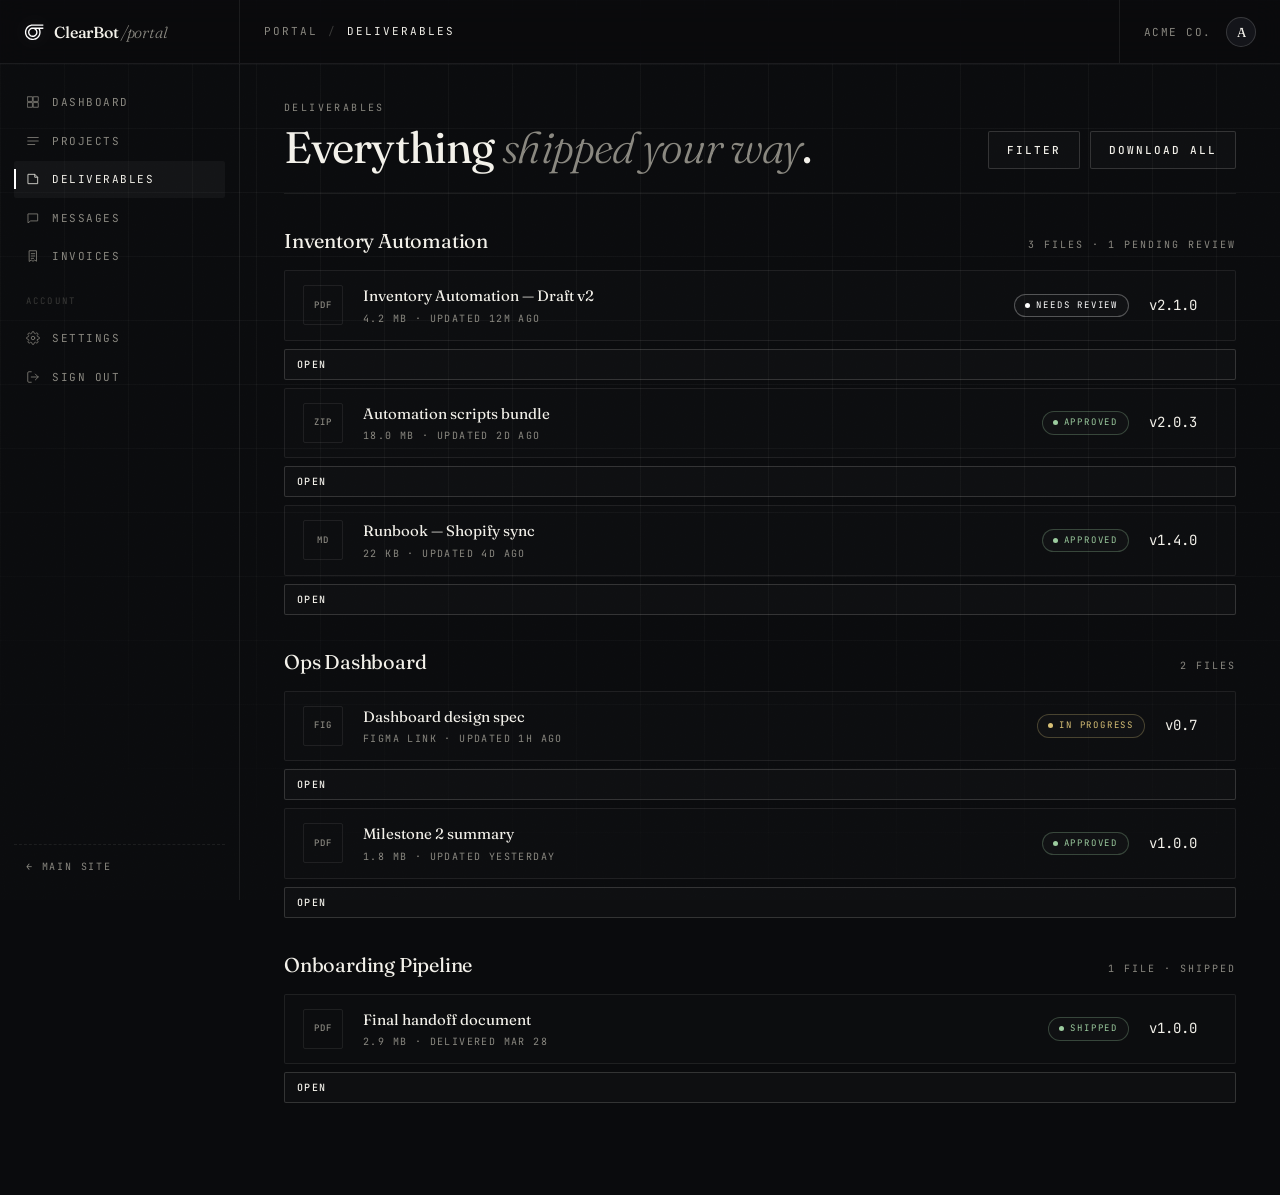
==== deliverables.html @ 7c7e528d "Add projects + deliverables views" ====
<!DOCTYPE html>
<html lang="en">
<head>
<meta charset="UTF-8" />
<meta name="viewport" content="width=device-width, initial-scale=1.0" />
<title>Deliverables · ClearBot Client Portal</title>
<link rel="icon" type="image/svg+xml" href="assets/favicon.svg" />
<link rel="preconnect" href="https://fonts.googleapis.com" />
<link rel="preconnect" href="https://fonts.gstatic.com" crossorigin />
<link href="https://fonts.googleapis.com/css2?family=Fraunces:ital,opsz,wght@0,9..144,300;0,9..144,400;0,9..144,500;1,9..144,300;1,9..144,400&family=JetBrains+Mono:wght@300;400;500&display=swap" rel="stylesheet" />
<link rel="stylesheet" href="css/styles.css" />
</head>
<body>
<div class="grain" aria-hidden="true"></div>

<div class="app">

  <header class="topbar" role="banner">
    <a class="brand" href="index.html" aria-label="ClearBot Client Portal home">
      <svg class="mark-logo" width="20" height="20" aria-hidden="true"><use href="#clearbot-logo"/></svg>
      <span class="brand-name">ClearBot<em>/portal</em></span>
    </a>
    <nav class="crumbs" aria-label="Breadcrumb">
      <span>Portal</span><span class="sep">/</span><span class="here">Deliverables</span>
    </nav>
    <button class="user" data-user aria-label="Account menu">
      <span class="name">Acme Co.</span>
      <span class="avatar" aria-hidden="true">A</span>
    </button>
  </header>

  <aside class="sidebar" aria-label="Portal navigation">
    <a class="nav-item" data-nav="index.html" href="index.html">
      <svg class="icon" viewBox="0 0 24 24" fill="none" stroke="currentColor" stroke-width="1.6" stroke-linecap="round" stroke-linejoin="round" aria-hidden="true"><rect x="3" y="3" width="8" height="8"/><rect x="13" y="3" width="8" height="8"/><rect x="3" y="13" width="8" height="8"/><rect x="13" y="13" width="8" height="8"/></svg>
      Dashboard
    </a>
    <a class="nav-item" data-nav="projects.html" href="projects.html">
      <svg class="icon" viewBox="0 0 24 24" fill="none" stroke="currentColor" stroke-width="1.6" stroke-linecap="round" stroke-linejoin="round" aria-hidden="true"><path d="M3 6h18M3 12h18M3 18h12"/></svg>
      Projects
    </a>
    <a class="nav-item" data-nav="deliverables.html" href="deliverables.html">
      <svg class="icon" viewBox="0 0 24 24" fill="none" stroke="currentColor" stroke-width="1.6" stroke-linecap="round" stroke-linejoin="round" aria-hidden="true"><path d="M4 4h11l5 5v11H4z"/><path d="M15 4v5h5"/></svg>
      Deliverables
    </a>
    <a class="nav-item" data-nav="messages.html" href="messages.html">
      <svg class="icon" viewBox="0 0 24 24" fill="none" stroke="currentColor" stroke-width="1.6" stroke-linecap="round" stroke-linejoin="round" aria-hidden="true"><path d="M4 5h16v12H8l-4 3z"/></svg>
      Messages
    </a>
    <a class="nav-item" data-nav="invoices.html" href="invoices.html">
      <svg class="icon" viewBox="0 0 24 24" fill="none" stroke="currentColor" stroke-width="1.6" stroke-linecap="round" stroke-linejoin="round" aria-hidden="true"><path d="M6 3h12v18l-3-2-3 2-3-2-3 2z"/><path d="M9 8h6M9 12h6M9 16h4"/></svg>
      Invoices
    </a>
    <div class="sidebar-group">Account</div>
    <a class="nav-item" data-nav="settings.html" href="settings.html">
      <svg class="icon" viewBox="0 0 24 24" fill="none" stroke="currentColor" stroke-width="1.6" stroke-linecap="round" stroke-linejoin="round" aria-hidden="true"><circle cx="12" cy="12" r="3"/><path d="M19.4 15a1.7 1.7 0 0 0 .3 1.8l.1.1a2 2 0 1 1-2.8 2.8l-.1-.1a1.7 1.7 0 0 0-1.8-.3 1.7 1.7 0 0 0-1 1.5V21a2 2 0 1 1-4 0v-.1a1.7 1.7 0 0 0-1.1-1.5 1.7 1.7 0 0 0-1.8.3l-.1.1a2 2 0 1 1-2.8-2.8l.1-.1a1.7 1.7 0 0 0 .3-1.8 1.7 1.7 0 0 0-1.5-1H3a2 2 0 1 1 0-4h.1a1.7 1.7 0 0 0 1.5-1.1 1.7 1.7 0 0 0-.3-1.8l-.1-.1a2 2 0 1 1 2.8-2.8l.1.1a1.7 1.7 0 0 0 1.8.3H9a1.7 1.7 0 0 0 1-1.5V3a2 2 0 1 1 4 0v.1a1.7 1.7 0 0 0 1 1.5 1.7 1.7 0 0 0 1.8-.3l.1-.1a2 2 0 1 1 2.8 2.8l-.1.1a1.7 1.7 0 0 0-.3 1.8V9a1.7 1.7 0 0 0 1.5 1H21a2 2 0 1 1 0 4h-.1a1.7 1.7 0 0 0-1.5 1z"/></svg>
      Settings
    </a>
    <a class="nav-item" href="https://login.clearbot.io">
      <svg class="icon" viewBox="0 0 24 24" fill="none" stroke="currentColor" stroke-width="1.6" stroke-linecap="round" stroke-linejoin="round" aria-hidden="true"><path d="M9 21H5a2 2 0 0 1-2-2V5a2 2 0 0 1 2-2h4"/><path d="M16 17l5-5-5-5"/><path d="M21 12H9"/></svg>
      Sign Out
    </a>
    <div class="spacer"></div>
    <div class="foot"><a href="https://clearbot.io">← Main Site</a></div>
  </aside>

  <main class="main">

    <div class="page-head">
      <div>
        <div class="eyebrow">Deliverables</div>
        <h1>Everything <em>shipped your way</em>.</h1>
      </div>
      <div class="actions">
        <a href="#" class="btn">Filter</a>
        <a href="#" class="btn">Download All</a>
      </div>
    </div>

    <section class="section">
      <div class="section-head">
        <h2>Inventory Automation</h2>
        <span class="sub">3 files · 1 pending review</span>
      </div>
      <div class="files">
        <a class="file" href="#">
          <span class="file-ico">PDF</span>
          <div>
            <div class="file-name">Inventory Automation — Draft v2</div>
            <div class="file-meta">4.2 MB · Updated 12m ago</div>
          </div>
          <span class="badge accent"><span class="dot"></span>Needs Review</span>
          <span class="mono file-col-hide">v2.1.0</span>
          <a class="btn btn-sm" href="#">Open</a>
        </a>
        <a class="file" href="#">
          <span class="file-ico">ZIP</span>
          <div>
            <div class="file-name">Automation scripts bundle</div>
            <div class="file-meta">18.0 MB · Updated 2d ago</div>
          </div>
          <span class="badge ok"><span class="dot"></span>Approved</span>
          <span class="mono file-col-hide">v2.0.3</span>
          <a class="btn btn-sm" href="#">Open</a>
        </a>
        <a class="file" href="#">
          <span class="file-ico">MD</span>
          <div>
            <div class="file-name">Runbook — Shopify sync</div>
            <div class="file-meta">22 KB · Updated 4d ago</div>
          </div>
          <span class="badge ok"><span class="dot"></span>Approved</span>
          <span class="mono file-col-hide">v1.4.0</span>
          <a class="btn btn-sm" href="#">Open</a>
        </a>
      </div>
    </section>

    <section class="section">
      <div class="section-head">
        <h2>Ops Dashboard</h2>
        <span class="sub">2 files</span>
      </div>
      <div class="files">
        <a class="file" href="#">
          <span class="file-ico">FIG</span>
          <div>
            <div class="file-name">Dashboard design spec</div>
            <div class="file-meta">Figma link · Updated 1h ago</div>
          </div>
          <span class="badge warn"><span class="dot"></span>In Progress</span>
          <span class="mono file-col-hide">v0.7</span>
          <a class="btn btn-sm" href="#">Open</a>
        </a>
        <a class="file" href="#">
          <span class="file-ico">PDF</span>
          <div>
            <div class="file-name">Milestone 2 summary</div>
            <div class="file-meta">1.8 MB · Updated yesterday</div>
          </div>
          <span class="badge ok"><span class="dot"></span>Approved</span>
          <span class="mono file-col-hide">v1.0.0</span>
          <a class="btn btn-sm" href="#">Open</a>
        </a>
      </div>
    </section>

    <section class="section">
      <div class="section-head">
        <h2>Onboarding Pipeline</h2>
        <span class="sub">1 file · shipped</span>
      </div>
      <div class="files">
        <a class="file" href="#">
          <span class="file-ico">PDF</span>
          <div>
            <div class="file-name">Final handoff document</div>
            <div class="file-meta">2.9 MB · Delivered Mar 28</div>
          </div>
          <span class="badge ok"><span class="dot"></span>Shipped</span>
          <span class="mono file-col-hide">v1.0.0</span>
          <a class="btn btn-sm" href="#">Open</a>
        </a>
      </div>
    </section>

  </main>

</div>

<script src="js/app.js" defer></script>
</body>
</html>
---- css/styles.css ----
:root {
  --bg: #0a0b0d;
  --bg-elev: #101114;
  --bg-elev-2: #14151a;
  --ink: #f3f1ea;
  --ink-dim: #8a8880;
  --ink-faint: #3a3a38;
  --rule: rgba(243, 241, 234, 0.08);
  --rule-strong: rgba(243, 241, 234, 0.16);
  --accent: #ffffff;
  --accent-dim: #c8c6bf;
  --ok: #9ccc9f;
  --warn: #d8c177;
  --bad: #d88c7c;
  --grid: rgba(243, 241, 234, 0.035);

  --display: "Fraunces", "Times New Roman", serif;
  --mono: "JetBrains Mono", ui-monospace, Menlo, monospace;

  --ease: cubic-bezier(0.22, 1, 0.36, 1);

  --sidebar-w: 240px;
  --topbar-h: 64px;
}

* { box-sizing: border-box; margin: 0; padding: 0; }

html, body {
  background: var(--bg);
  color: var(--ink);
  font-family: var(--mono);
  font-size: 14px;
  line-height: 1.5;
  -webkit-font-smoothing: antialiased;
  -moz-osx-font-smoothing: grayscale;
}

body { min-height: 100vh; min-height: 100dvh; position: relative; }

body::before {
  content: "";
  position: fixed; inset: 0;
  background-image:
    linear-gradient(var(--grid) 1px, transparent 1px),
    linear-gradient(90deg, var(--grid) 1px, transparent 1px);
  background-size: 64px 64px;
  pointer-events: none;
  z-index: 0;
  mask-image: radial-gradient(ellipse 100% 80% at 60% 30%, #000 40%, transparent 95%);
  -webkit-mask-image: radial-gradient(ellipse 100% 80% at 60% 30%, #000 40%, transparent 95%);
}

.grain {
  position: fixed; inset: 0;
  pointer-events: none;
  z-index: 1;
  opacity: 0.28;
  mix-blend-mode: overlay;
  background-image: url("data:image/svg+xml;utf8,<svg xmlns='http://www.w3.org/2000/svg' width='200' height='200'><filter id='n'><feTurbulence type='fractalNoise' baseFrequency='0.9' numOctaves='2' stitchTiles='stitch'/><feColorMatrix values='0 0 0 0 1 0 0 0 0 1 0 0 0 0 1 0 0 0 0.5 0'/></filter><rect width='100%' height='100%' filter='url(%23n)'/></svg>");
}

.sprite { position: absolute; width: 0; height: 0; overflow: hidden; }

.sr-only {
  position: absolute !important;
  width: 1px; height: 1px; padding: 0; margin: -1px;
  overflow: hidden; clip: rect(0,0,0,0); white-space: nowrap; border: 0;
}

/* ============ App shell ============ */
.app {
  position: relative;
  z-index: 2;
  display: grid;
  grid-template-columns: var(--sidebar-w) 1fr;
  grid-template-rows: var(--topbar-h) 1fr;
  min-height: 100vh; min-height: 100dvh;
}

.topbar {
  grid-column: 1 / -1;
  display: grid;
  grid-template-columns: var(--sidebar-w) 1fr auto;
  align-items: center;
  border-bottom: 1px solid var(--rule);
  background: rgba(10, 11, 13, 0.72);
  backdrop-filter: blur(14px);
  -webkit-backdrop-filter: blur(14px);
  position: sticky; top: 0; z-index: 10;
}

.topbar .brand {
  display: flex; align-items: center; gap: 10px;
  padding: 0 24px; height: 100%;
  border-right: 1px solid var(--rule);
  color: var(--ink); text-decoration: none;
}
.topbar .brand .mark-logo {
  color: var(--accent);
  filter: drop-shadow(0 0 10px rgba(255, 255, 255, 0.12));
  display: block;
}
.topbar .brand-name {
  font-family: var(--display);
  font-weight: 500;
  font-size: 16px;
  letter-spacing: -0.01em;
}
.topbar .brand-name em {
  font-weight: 300;
  font-style: italic;
  color: var(--ink-dim);
  margin-left: 2px;
}

.topbar .crumbs {
  display: flex; align-items: center; gap: 10px;
  padding: 0 24px;
  font-size: 11px;
  text-transform: uppercase;
  letter-spacing: 0.18em;
  color: var(--ink-dim);
}
.topbar .crumbs .sep { color: var(--ink-faint); }
.topbar .crumbs .here { color: var(--ink); }

.topbar .user {
  appearance: none;
  background: transparent;
  border: 0;
  border-left: 1px solid var(--rule);
  cursor: pointer;
  display: flex; align-items: center; gap: 14px;
  padding: 0 24px; height: 100%;
  color: var(--ink);
  font-family: var(--mono);
}
.topbar .user:hover { background: rgba(243, 241, 234, 0.03); }
.topbar .user .avatar {
  width: 30px; height: 30px;
  border-radius: 50%;
  background: var(--bg-elev-2);
  border: 1px solid var(--rule-strong);
  display: inline-flex; align-items: center; justify-content: center;
  font-family: var(--display); font-size: 13px;
  color: var(--ink);
}
.topbar .user .name {
  font-size: 11px;
  text-transform: uppercase;
  letter-spacing: 0.14em;
  color: var(--ink-dim);
}

/* ============ Sidebar ============ */
.sidebar {
  border-right: 1px solid var(--rule);
  padding: 20px 14px;
  display: flex; flex-direction: column;
  gap: 2px;
  position: sticky;
  top: var(--topbar-h);
  height: calc(100vh - var(--topbar-h));
  height: calc(100dvh - var(--topbar-h));
  overflow-y: auto;
}
.sidebar-group {
  font-size: 9px;
  text-transform: uppercase;
  letter-spacing: 0.24em;
  color: var(--ink-faint);
  padding: 18px 12px 10px;
}
.nav-item {
  display: flex; align-items: center; gap: 12px;
  padding: 10px 12px;
  color: var(--ink-dim);
  text-decoration: none;
  font-size: 11px;
  text-transform: uppercase;
  letter-spacing: 0.14em;
  border-radius: 2px;
  transition: background 0.2s var(--ease), color 0.2s var(--ease);
  position: relative;
}
.nav-item:hover { background: rgba(243, 241, 234, 0.03); color: var(--ink); }
.nav-item[aria-current="page"] {
  color: var(--ink);
  background: rgba(243, 241, 234, 0.04);
}
.nav-item[aria-current="page"]::before {
  content: "";
  position: absolute;
  left: 0; top: 22%; bottom: 22%;
  width: 2px;
  background: var(--accent);
}
.nav-item .icon { width: 14px; height: 14px; flex-shrink: 0; opacity: 0.85; }
.sidebar .spacer { flex: 1; min-height: 20px; }
.sidebar .foot {
  border-top: 1px dashed var(--rule);
  padding: 14px 12px 6px;
  font-size: 10px;
  color: var(--ink-faint);
  text-transform: uppercase;
  letter-spacing: 0.18em;
}
.sidebar .foot a { color: var(--ink-dim); text-decoration: none; }
.sidebar .foot a:hover { color: var(--ink); }

/* ============ Main ============ */
.main { padding: 36px 44px 60px; min-width: 0; }

.page-head {
  display: flex;
  justify-content: space-between;
  align-items: flex-end;
  gap: 24px;
  padding-bottom: 24px;
  border-bottom: 1px solid var(--rule);
  margin-bottom: 32px;
}
.page-head .eyebrow {
  font-size: 10px;
  text-transform: uppercase;
  letter-spacing: 0.24em;
  color: var(--ink-dim);
  margin-bottom: 10px;
}
.page-head h1 {
  font-family: var(--display);
  font-weight: 400;
  font-size: clamp(32px, 3.6vw, 44px);
  letter-spacing: -0.02em;
  line-height: 1;
}
.page-head h1 em {
  font-style: italic;
  font-weight: 300;
  color: var(--ink-dim);
}
.page-head .actions { display: flex; gap: 10px; flex-wrap: wrap; }

/* ============ Buttons ============ */
.btn {
  appearance: none;
  border: 1px solid var(--rule-strong);
  background: rgba(243, 241, 234, 0.02);
  color: var(--ink);
  font-family: var(--mono);
  font-size: 11px;
  font-weight: 500;
  text-transform: uppercase;
  letter-spacing: 0.18em;
  padding: 10px 18px;
  border-radius: 2px;
  cursor: pointer;
  text-decoration: none;
  display: inline-flex; align-items: center; gap: 8px;
  transition: background 0.2s var(--ease), border-color 0.2s var(--ease);
}
.btn:hover { background: rgba(243, 241, 234, 0.06); border-color: rgba(243, 241, 234, 0.22); }
.btn-primary {
  background: var(--accent);
  color: #0a0b0d;
  border-color: var(--accent);
}
.btn-primary:hover { background: #f5f5f5; border-color: #f5f5f5; }
.btn-sm { padding: 7px 12px; font-size: 10px; letter-spacing: 0.14em; }
.btn-ghost { background: transparent; border-color: transparent; color: var(--ink-dim); }
.btn-ghost:hover { background: rgba(243, 241, 234, 0.04); color: var(--ink); border-color: transparent; }

/* ============ Panels ============ */
.panel {
  position: relative;
  border: 1px solid var(--rule-strong);
  background: linear-gradient(180deg, rgba(243, 241, 234, 0.025), rgba(243, 241, 234, 0.005));
  backdrop-filter: blur(10px);
  -webkit-backdrop-filter: blur(10px);
  border-radius: 2px;
  padding: 22px 24px;
}
.panel.bracketed::before {
  content: ""; position: absolute;
  top: -1px; left: -1px;
  width: 12px; height: 12px;
  border-top: 1px solid var(--accent);
  border-left: 1px solid var(--accent);
}
.panel.bracketed::after {
  content: ""; position: absolute;
  bottom: -1px; right: -1px;
  width: 12px; height: 12px;
  border-bottom: 1px solid var(--accent);
  border-right: 1px solid var(--accent);
}
.panel-head {
  display: flex; justify-content: space-between; align-items: center;
  margin-bottom: 18px;
  padding-bottom: 14px;
  border-bottom: 1px dashed var(--rule);
  font-size: 10px;
  text-transform: uppercase;
  letter-spacing: 0.22em;
  color: var(--ink-dim);
}
.panel-head h2 {
  font-family: var(--mono);
  font-size: 11px;
  font-weight: 500;
  text-transform: uppercase;
  letter-spacing: 0.22em;
  color: var(--ink-dim);
}
.panel-head .action { color: var(--ink-dim); font-size: 10px; text-decoration: none; }
.panel-head .action:hover { color: var(--ink); }

/* ============ Tiles ============ */
.tiles {
  display: grid;
  grid-template-columns: repeat(4, 1fr);
  gap: 14px;
  margin-bottom: 32px;
}
.tile {
  position: relative;
  padding: 20px 22px;
  border: 1px solid var(--rule);
  background: rgba(243, 241, 234, 0.015);
  border-radius: 2px;
}
.tile .label {
  font-size: 10px;
  text-transform: uppercase;
  letter-spacing: 0.2em;
  color: var(--ink-dim);
  margin-bottom: 12px;
}
.tile .val {
  font-family: var(--display);
  font-size: 40px;
  font-weight: 400;
  letter-spacing: -0.02em;
  color: var(--ink);
  line-height: 1;
}
.tile .val small {
  font-size: 13px;
  color: var(--ink-dim);
  margin-left: 4px;
  font-family: var(--mono);
  letter-spacing: 0;
}
.tile .delta {
  margin-top: 10px;
  font-size: 10px;
  color: var(--ink-dim);
  text-transform: uppercase;
  letter-spacing: 0.14em;
}

/* ============ Grids ============ */
.grid-2 { display: grid; grid-template-columns: 1.6fr 1fr; gap: 20px; }
.grid-2-equal { display: grid; grid-template-columns: 1fr 1fr; gap: 20px; }

/* ============ Activity feed ============ */
.feed { display: flex; flex-direction: column; }
.feed-item {
  display: grid;
  grid-template-columns: 12px 1fr auto;
  gap: 14px;
  padding: 14px 0;
  border-bottom: 1px dashed var(--rule);
  align-items: start;
}
.feed-item:last-child { border-bottom: 0; padding-bottom: 0; }
.feed-item:first-child { padding-top: 0; }
.feed-dot {
  width: 8px; height: 8px;
  margin-top: 6px;
  border-radius: 50%;
  background: var(--ink-faint);
}
.feed-item.new .feed-dot {
  background: var(--accent);
  box-shadow: 0 0 8px rgba(255,255,255,0.35);
}
.feed-text { font-size: 13px; color: var(--ink); line-height: 1.5; }
.feed-text em { color: var(--ink-dim); font-style: italic; font-family: var(--display); font-weight: 300; }
.feed-text .proj {
  color: var(--ink-dim);
  font-size: 10px;
  text-transform: uppercase;
  letter-spacing: 0.14em;
  display: block;
  margin-bottom: 4px;
}
.feed-time {
  font-size: 10px;
  color: var(--ink-dim);
  text-transform: uppercase;
  letter-spacing: 0.14em;
  white-space: nowrap;
}

/* ============ Project card list ============ */
.proj-list { display: flex; flex-direction: column; gap: 16px; }
.proj-card {
  display: block;
  text-decoration: none;
  color: inherit;
  padding: 14px 0;
  border-bottom: 1px dashed var(--rule);
}
.proj-card:last-child { border-bottom: 0; padding-bottom: 0; }
.proj-card:first-child { padding-top: 0; }
.proj-card-head {
  display: flex;
  justify-content: space-between;
  align-items: baseline;
  gap: 12px;
  margin-bottom: 10px;
}
.proj-card-name { font-family: var(--display); font-size: 16px; color: var(--ink); }
.proj-card-bar { display: flex; align-items: center; gap: 10px; }

/* ============ Tables ============ */
.table-wrap {
  border: 1px solid var(--rule);
  border-radius: 2px;
  overflow: hidden;
  background: rgba(243, 241, 234, 0.012);
}
.table { width: 100%; border-collapse: collapse; }
.table th, .table td {
  text-align: left;
  padding: 16px 20px;
  border-bottom: 1px solid var(--rule);
  font-size: 13px;
  vertical-align: middle;
}
.table th {
  font-family: var(--mono);
  font-weight: 500;
  font-size: 10px;
  text-transform: uppercase;
  letter-spacing: 0.2em;
  color: var(--ink-dim);
  background: rgba(243, 241, 234, 0.025);
}
.table tr:last-child td { border-bottom: 0; }
.table tbody tr { transition: background 0.18s var(--ease); }
.table tbody tr:hover { background: rgba(243, 241, 234, 0.02); }
.table .proj-name {
  font-family: var(--display);
  font-size: 16px;
  color: var(--ink);
  letter-spacing: -0.005em;
}
.table .sub {
  font-size: 10px;
  color: var(--ink-dim);
  text-transform: uppercase;
  letter-spacing: 0.14em;
  margin-top: 3px;
}
.table .mono {
  font-family: var(--mono);
  font-size: 12px;
  color: var(--ink-dim);
  letter-spacing: 0.04em;
}
.table .num {
  font-variant-numeric: tabular-nums;
  font-family: var(--display);
  font-size: 15px;
}

/* ============ Badges ============ */
.badge {
  display: inline-flex; align-items: center; gap: 6px;
  font-size: 9px;
  text-transform: uppercase;
  letter-spacing: 0.2em;
  padding: 4px 10px;
  border: 1px solid var(--rule-strong);
  border-radius: 999px;
  color: var(--ink-dim);
  background: rgba(243, 241, 234, 0.02);
  white-space: nowrap;
}
.badge .dot { width: 5px; height: 5px; border-radius: 50%; background: currentColor; }
.badge.ok { color: var(--ok); border-color: rgba(156, 204, 159, 0.28); }
.badge.warn { color: var(--warn); border-color: rgba(216, 193, 119, 0.28); }
.badge.bad { color: var(--bad); border-color: rgba(216, 140, 124, 0.28); }
.badge.accent { color: var(--accent); border-color: rgba(255, 255, 255, 0.28); }

/* ============ Progress ============ */
.progress {
  height: 4px;
  background: rgba(243, 241, 234, 0.06);
  border-radius: 2px;
  overflow: hidden;
  flex: 1; min-width: 80px;
  display: inline-block;
  position: relative;
}
.progress-bar { display: block; height: 100%; background: var(--accent); }

/* ============ Files ============ */
.files { display: flex; flex-direction: column; gap: 8px; }
.file {
  display: grid;
  grid-template-columns: 40px 1fr auto auto auto;
  gap: 20px;
  align-items: center;
  padding: 14px 18px;
  border: 1px solid var(--rule);
  border-radius: 2px;
  background: rgba(243, 241, 234, 0.012);
  text-decoration: none;
  color: inherit;
  transition: border-color 0.2s var(--ease), background 0.2s var(--ease);
}
.file:hover { border-color: var(--rule-strong); background: rgba(243, 241, 234, 0.025); }
.file-ico {
  width: 40px; height: 40px;
  border: 1px solid var(--rule);
  border-radius: 2px;
  display: inline-flex;
  align-items: center;
  justify-content: center;
  font-size: 9px;
  color: var(--ink-dim);
  font-family: var(--mono);
  letter-spacing: 0.1em;
  font-weight: 500;
}
.file-name { font-family: var(--display); font-size: 15px; color: var(--ink); }
.file-meta {
  font-size: 10px;
  color: var(--ink-dim);
  text-transform: uppercase;
  letter-spacing: 0.14em;
  margin-top: 3px;
}

/* ============ Forms ============ */
.form-row {
  display: grid;
  grid-template-columns: 200px 1fr;
  gap: 24px;
  padding: 22px 0;
  border-bottom: 1px dashed var(--rule);
  align-items: start;
}
.form-row:last-child { border-bottom: 0; }
.form-label {
  font-size: 11px;
  text-transform: uppercase;
  letter-spacing: 0.18em;
  color: var(--ink-dim);
  padding-top: 12px;
}
.form-help {
  display: block;
  font-size: 11px;
  color: var(--ink-faint);
  text-transform: none;
  letter-spacing: 0;
  margin-top: 6px;
  font-family: var(--display);
  font-style: italic;
  font-weight: 300;
}
.input, .select, .textarea {
  width: 100%;
  background: var(--bg-elev);
  border: 1px solid var(--rule-strong);
  color: var(--ink);
  font-family: var(--mono);
  font-size: 13px;
  padding: 12px 14px;
  border-radius: 2px;
  outline: 0;
  transition: border-color 0.2s var(--ease), box-shadow 0.2s var(--ease);
}
.input:focus, .select:focus, .textarea:focus {
  border-color: var(--accent);
  box-shadow: 0 0 0 3px rgba(255, 255, 255, 0.06);
}
.textarea {
  resize: vertical;
  min-height: 110px;
  font-family: var(--display);
  font-size: 15px;
  line-height: 1.5;
}
.form-grid { display: grid; grid-template-columns: 1fr 1fr; gap: 14px; }
.toggle {
  display: inline-flex;
  align-items: center;
  gap: 10px;
  font-size: 11px;
  text-transform: uppercase;
  letter-spacing: 0.14em;
  color: var(--ink-dim);
  cursor: pointer;
}
.toggle input { accent-color: var(--accent); width: 16px; height: 16px; }

/* ============ Messages ============ */
.msg-shell {
  display: grid;
  grid-template-columns: 300px 1fr;
  border: 1px solid var(--rule);
  border-radius: 2px;
  min-height: 560px;
  overflow: hidden;
  background: rgba(243, 241, 234, 0.012);
}
.msg-list { border-right: 1px solid var(--rule); display: flex; flex-direction: column; }
.msg-search {
  padding: 14px;
  border-bottom: 1px solid var(--rule);
}
.msg-search .input { padding: 8px 12px; font-size: 12px; }
.msg-threads { overflow-y: auto; flex: 1; }
.msg-thread {
  padding: 14px 16px;
  border-bottom: 1px solid var(--rule);
  cursor: pointer;
  transition: background 0.18s var(--ease);
  display: block;
  text-decoration: none;
  color: inherit;
}
.msg-thread:hover { background: rgba(243, 241, 234, 0.02); }
.msg-thread.active { background: rgba(243, 241, 234, 0.05); border-left: 2px solid var(--accent); padding-left: 14px; }
.msg-thread .title {
  font-family: var(--display);
  font-size: 15px;
  color: var(--ink);
  margin-bottom: 4px;
  display: flex;
  justify-content: space-between;
  align-items: baseline;
  gap: 8px;
}
.msg-thread .preview {
  font-size: 11px;
  color: var(--ink-dim);
  overflow: hidden;
  text-overflow: ellipsis;
  white-space: nowrap;
}
.msg-thread .meta {
  font-size: 9px;
  color: var(--ink-faint);
  text-transform: uppercase;
  letter-spacing: 0.14em;
  margin-top: 6px;
}
.msg-thread .unread-dot { width: 6px; height: 6px; border-radius: 50%; background: var(--accent); display: inline-block; }

.msg-pane { display: flex; flex-direction: column; }
.msg-pane-head {
  padding: 18px 22px;
  border-bottom: 1px solid var(--rule);
  display: flex;
  justify-content: space-between;
  align-items: center;
}
.msg-pane-head .title { font-family: var(--display); font-size: 18px; color: var(--ink); }
.msg-pane-head .sub { font-size: 10px; color: var(--ink-dim); text-transform: uppercase; letter-spacing: 0.18em; margin-top: 3px; }
.msg-pane-body {
  flex: 1;
  padding: 22px;
  display: flex;
  flex-direction: column;
  gap: 16px;
  overflow-y: auto;
}
.msg-bubble {
  max-width: 72ch;
  padding: 14px 16px;
  border: 1px solid var(--rule);
  border-radius: 2px;
  background: rgba(243, 241, 234, 0.02);
  font-family: var(--display);
  font-size: 15px;
  font-weight: 300;
  line-height: 1.5;
  color: var(--ink);
}
.msg-bubble .author {
  font-family: var(--mono);
  font-size: 10px;
  text-transform: uppercase;
  letter-spacing: 0.18em;
  color: var(--ink-dim);
  margin-bottom: 8px;
  display: flex;
  justify-content: space-between;
}
.msg-bubble.mine { background: rgba(255, 255, 255, 0.04); border-color: var(--rule-strong); align-self: flex-end; }
.msg-composer {
  padding: 14px;
  border-top: 1px solid var(--rule);
  display: flex;
  gap: 10px;
  align-items: flex-end;
}
.msg-composer .textarea { min-height: 48px; }

/* ============ Empty states ============ */
.empty { text-align: center; color: var(--ink-dim); padding: 48px 24px; }
.empty .headline {
  font-family: var(--display);
  font-size: 22px;
  color: var(--ink);
  margin-bottom: 8px;
  letter-spacing: -0.01em;
}
.empty p {
  font-family: var(--display);
  font-style: italic;
  font-weight: 300;
  font-size: 14px;
  color: var(--ink-dim);
  max-width: 38ch;
  margin: 0 auto;
}

/* ============ Sections ============ */
.section { margin-bottom: 32px; }
.section-head {
  display: flex;
  align-items: baseline;
  justify-content: space-between;
  gap: 14px;
  margin-bottom: 14px;
}
.section-head h2 {
  font-family: var(--display);
  font-weight: 400;
  font-size: 20px;
  letter-spacing: -0.01em;
  color: var(--ink);
}
.section-head .sub {
  font-size: 10px;
  color: var(--ink-dim);
  text-transform: uppercase;
  letter-spacing: 0.2em;
}

/* ============ Responsive ============ */
@media (max-width: 960px) {
  .app { grid-template-columns: 1fr; grid-template-rows: var(--topbar-h) auto 1fr; }
  .topbar { grid-template-columns: auto 1fr auto; }
  .topbar .brand { border-right: 0; padding: 0 16px; }
  .topbar .crumbs { display: none; }
  .sidebar {
    position: relative;
    top: 0;
    height: auto;
    border-right: 0;
    border-bottom: 1px solid var(--rule);
    padding: 10px 12px;
    flex-direction: row;
    flex-wrap: nowrap;
    gap: 4px;
    overflow-x: auto;
  }
  .sidebar-group, .sidebar .spacer, .sidebar .foot { display: none; }
  .nav-item { white-space: nowrap; padding: 8px 12px; }
  .nav-item[aria-current="page"]::before { display: none; }
  .nav-item[aria-current="page"] { background: rgba(255,255,255,0.08); }
  .main { padding: 24px 20px 60px; }
  .tiles { grid-template-columns: repeat(2, 1fr); }
  .grid-2, .grid-2-equal { grid-template-columns: 1fr; }
  .msg-shell { grid-template-columns: 1fr; min-height: 420px; }
  .msg-list { border-right: 0; border-bottom: 1px solid var(--rule); max-height: 240px; }
  .form-row { grid-template-columns: 1fr; gap: 8px; }
  .form-label { padding-top: 0; }
}

@media (max-width: 560px) {
  .tiles { grid-template-columns: 1fr; }
  .topbar .user .name { display: none; }
  .table th, .table td { padding: 12px; font-size: 12px; }
  .table th:nth-child(4), .table td:nth-child(4) { display: none; }
  .page-head { flex-direction: column; align-items: flex-start; }
  .file { grid-template-columns: 36px 1fr auto; gap: 14px; }
  .file .file-col-hide { display: none; }
  .form-grid { grid-template-columns: 1fr; }
}

@media (prefers-reduced-motion: reduce) {
  *, *::before, *::after {
    animation-duration: 0.01ms !important;
    animation-iteration-count: 1 !important;
    transition-duration: 0.01ms !important;
  }
}
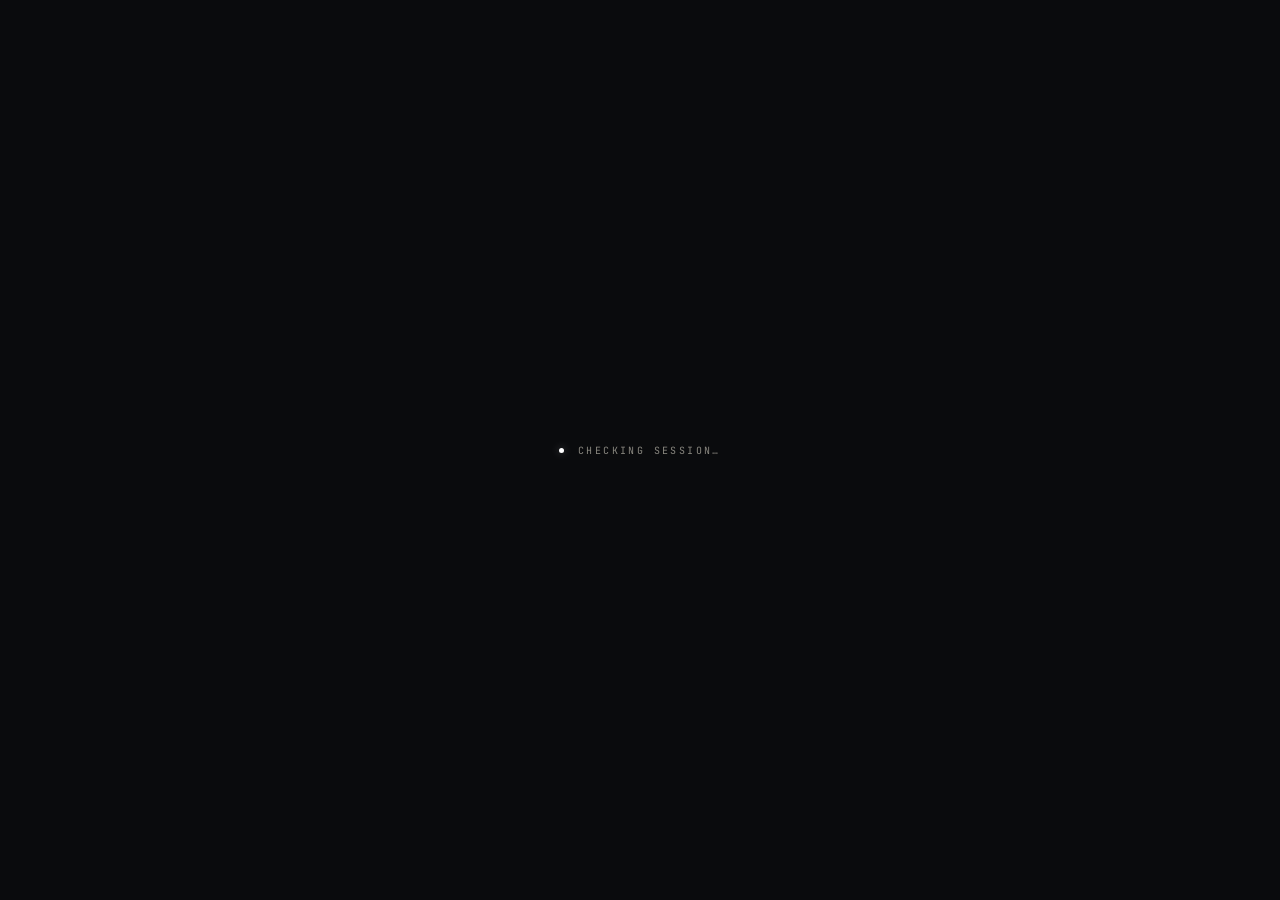
==== commit df7312a4: "Bind dashboard / projects / deliverables to per-user data" ====
--- a/deliverables.html
+++ b/deliverables.html
@@ -10,7 +10,8 @@
 <link href="https://fonts.googleapis.com/css2?family=Fraunces:ital,opsz,wght@0,9..144,300;0,9..144,400;0,9..144,500;1,9..144,300;1,9..144,400&family=JetBrains+Mono:wght@300;400;500&display=swap" rel="stylesheet" />
 <link rel="stylesheet" href="css/styles.css" />
 </head>
-<body>
+<body data-page="deliverables">
+<div class="splash" aria-hidden="true"><span class="dot"></span><span>Checking session…</span></div>
 <div class="grain" aria-hidden="true"></div>
 
 <div class="app">
@@ -24,8 +25,8 @@
       <span>Portal</span><span class="sep">/</span><span class="here">Deliverables</span>
     </nav>
     <button class="user" data-user aria-label="Account menu">
-      <span class="name">Acme Co.</span>
-      <span class="avatar" aria-hidden="true">A</span>
+      <span class="name" data-user-name>…</span>
+      <span class="avatar" data-user-initial aria-hidden="true">•</span>
     </button>
   </header>
 
@@ -55,10 +56,10 @@
       <svg class="icon" viewBox="0 0 24 24" fill="none" stroke="currentColor" stroke-width="1.6" stroke-linecap="round" stroke-linejoin="round" aria-hidden="true"><circle cx="12" cy="12" r="3"/><path d="M19.4 15a1.7 1.7 0 0 0 .3 1.8l.1.1a2 2 0 1 1-2.8 2.8l-.1-.1a1.7 1.7 0 0 0-1.8-.3 1.7 1.7 0 0 0-1 1.5V21a2 2 0 1 1-4 0v-.1a1.7 1.7 0 0 0-1.1-1.5 1.7 1.7 0 0 0-1.8.3l-.1.1a2 2 0 1 1-2.8-2.8l.1-.1a1.7 1.7 0 0 0 .3-1.8 1.7 1.7 0 0 0-1.5-1H3a2 2 0 1 1 0-4h.1a1.7 1.7 0 0 0 1.5-1.1 1.7 1.7 0 0 0-.3-1.8l-.1-.1a2 2 0 1 1 2.8-2.8l.1.1a1.7 1.7 0 0 0 1.8.3H9a1.7 1.7 0 0 0 1-1.5V3a2 2 0 1 1 4 0v.1a1.7 1.7 0 0 0 1 1.5 1.7 1.7 0 0 0 1.8-.3l.1-.1a2 2 0 1 1 2.8 2.8l-.1.1a1.7 1.7 0 0 0-.3 1.8V9a1.7 1.7 0 0 0 1.5 1H21a2 2 0 1 1 0 4h-.1a1.7 1.7 0 0 0-1.5 1z"/></svg>
       Settings
     </a>
-    <a class="nav-item" href="https://login.clearbot.io">
+    <button class="nav-item" type="button" data-signout>
       <svg class="icon" viewBox="0 0 24 24" fill="none" stroke="currentColor" stroke-width="1.6" stroke-linecap="round" stroke-linejoin="round" aria-hidden="true"><path d="M9 21H5a2 2 0 0 1-2-2V5a2 2 0 0 1 2-2h4"/><path d="M16 17l5-5-5-5"/><path d="M21 12H9"/></svg>
       Sign Out
-    </a>
+    </button>
     <div class="spacer"></div>
     <div class="foot"><a href="https://clearbot.io">← Main Site</a></div>
   </aside>
@@ -72,101 +73,15 @@
       </div>
       <div class="actions">
         <a href="#" class="btn">Filter</a>
-        <a href="#" class="btn">Download All</a>
       </div>
     </div>
 
-    <section class="section">
-      <div class="section-head">
-        <h2>Inventory Automation</h2>
-        <span class="sub">3 files · 1 pending review</span>
-      </div>
-      <div class="files">
-        <a class="file" href="#">
-          <span class="file-ico">PDF</span>
-          <div>
-            <div class="file-name">Inventory Automation — Draft v2</div>
-            <div class="file-meta">4.2 MB · Updated 12m ago</div>
-          </div>
-          <span class="badge accent"><span class="dot"></span>Needs Review</span>
-          <span class="mono file-col-hide">v2.1.0</span>
-          <a class="btn btn-sm" href="#">Open</a>
-        </a>
-        <a class="file" href="#">
-          <span class="file-ico">ZIP</span>
-          <div>
-            <div class="file-name">Automation scripts bundle</div>
-            <div class="file-meta">18.0 MB · Updated 2d ago</div>
-          </div>
-          <span class="badge ok"><span class="dot"></span>Approved</span>
-          <span class="mono file-col-hide">v2.0.3</span>
-          <a class="btn btn-sm" href="#">Open</a>
-        </a>
-        <a class="file" href="#">
-          <span class="file-ico">MD</span>
-          <div>
-            <div class="file-name">Runbook — Shopify sync</div>
-            <div class="file-meta">22 KB · Updated 4d ago</div>
-          </div>
-          <span class="badge ok"><span class="dot"></span>Approved</span>
-          <span class="mono file-col-hide">v1.4.0</span>
-          <a class="btn btn-sm" href="#">Open</a>
-        </a>
-      </div>
-    </section>
-
-    <section class="section">
-      <div class="section-head">
-        <h2>Ops Dashboard</h2>
-        <span class="sub">2 files</span>
-      </div>
-      <div class="files">
-        <a class="file" href="#">
-          <span class="file-ico">FIG</span>
-          <div>
-            <div class="file-name">Dashboard design spec</div>
-            <div class="file-meta">Figma link · Updated 1h ago</div>
-          </div>
-          <span class="badge warn"><span class="dot"></span>In Progress</span>
-          <span class="mono file-col-hide">v0.7</span>
-          <a class="btn btn-sm" href="#">Open</a>
-        </a>
-        <a class="file" href="#">
-          <span class="file-ico">PDF</span>
-          <div>
-            <div class="file-name">Milestone 2 summary</div>
-            <div class="file-meta">1.8 MB · Updated yesterday</div>
-          </div>
-          <span class="badge ok"><span class="dot"></span>Approved</span>
-          <span class="mono file-col-hide">v1.0.0</span>
-          <a class="btn btn-sm" href="#">Open</a>
-        </a>
-      </div>
-    </section>
-
-    <section class="section">
-      <div class="section-head">
-        <h2>Onboarding Pipeline</h2>
-        <span class="sub">1 file · shipped</span>
-      </div>
-      <div class="files">
-        <a class="file" href="#">
-          <span class="file-ico">PDF</span>
-          <div>
-            <div class="file-name">Final handoff document</div>
-            <div class="file-meta">2.9 MB · Delivered Mar 28</div>
-          </div>
-          <span class="badge ok"><span class="dot"></span>Shipped</span>
-          <span class="mono file-col-hide">v1.0.0</span>
-          <a class="btn btn-sm" href="#">Open</a>
-        </a>
-      </div>
-    </section>
+    <div data-deliverables></div>
 
   </main>
 
 </div>
 
-<script src="js/app.js" defer></script>
+<script type="module" src="js/app.js"></script>
 </body>
 </html>
--- a/css/styles.css
+++ b/css/styles.css
@@ -67,6 +67,37 @@
   overflow: hidden; clip: rect(0,0,0,0); white-space: nowrap; border: 0;
 }
 
+/* ============ Auth gate + splash ============ */
+.splash {
+  position: fixed; inset: 0;
+  z-index: 9999;
+  background: var(--bg);
+  display: flex;
+  align-items: center;
+  justify-content: center;
+  gap: 14px;
+  color: var(--ink-dim);
+  font-size: 10px;
+  text-transform: uppercase;
+  letter-spacing: 0.24em;
+}
+.splash .dot {
+  width: 5px; height: 5px;
+  border-radius: 50%;
+  background: var(--accent);
+  box-shadow: 0 0 8px rgba(255, 255, 255, 0.35);
+  animation: pulse 1.6s ease-in-out infinite;
+}
+html[data-auth="signed-in"] .splash { display: none; }
+
+.app { opacity: 0; transition: opacity 0.25s var(--ease); }
+html[data-auth="signed-in"] .app { opacity: 1; }
+
+@keyframes pulse {
+  0%, 100% { opacity: 1; transform: scale(1); }
+  50%      { opacity: 0.4; transform: scale(0.85); }
+}
+
 /* ============ App shell ============ */
 .app {
   position: relative;
@@ -182,6 +213,11 @@
   border-radius: 2px;
   transition: background 0.2s var(--ease), color 0.2s var(--ease);
   position: relative;
+  background: transparent;
+  border: 0;
+  font-family: var(--mono);
+  cursor: pointer;
+  text-align: left;
 }
 .nav-item:hover { background: rgba(243, 241, 234, 0.03); color: var(--ink); }
 .nav-item[aria-current="page"] {
@@ -239,7 +275,7 @@
   font-weight: 300;
   color: var(--ink-dim);
 }
-.page-head .actions { display: flex; gap: 10px; flex-wrap: wrap; }
+.page-head .actions { display: flex; gap: 10px; flex-wrap: wrap; align-items: center; }
 
 /* ============ Buttons ============ */
 .btn {
@@ -260,6 +296,7 @@
   transition: background 0.2s var(--ease), border-color 0.2s var(--ease);
 }
 .btn:hover { background: rgba(243, 241, 234, 0.06); border-color: rgba(243, 241, 234, 0.22); }
+.btn[disabled] { opacity: 0.6; cursor: wait; }
 .btn-primary {
   background: var(--accent);
   color: #0a0b0d;
@@ -269,6 +306,14 @@
 .btn-sm { padding: 7px 12px; font-size: 10px; letter-spacing: 0.14em; }
 .btn-ghost { background: transparent; border-color: transparent; color: var(--ink-dim); }
 .btn-ghost:hover { background: rgba(243, 241, 234, 0.04); color: var(--ink); border-color: transparent; }
+
+.save-msg {
+  font-size: 10px;
+  text-transform: uppercase;
+  letter-spacing: 0.18em;
+  color: var(--ink-dim);
+  min-width: 80px;
+}
 
 /* ============ Panels ============ */
 .panel {
